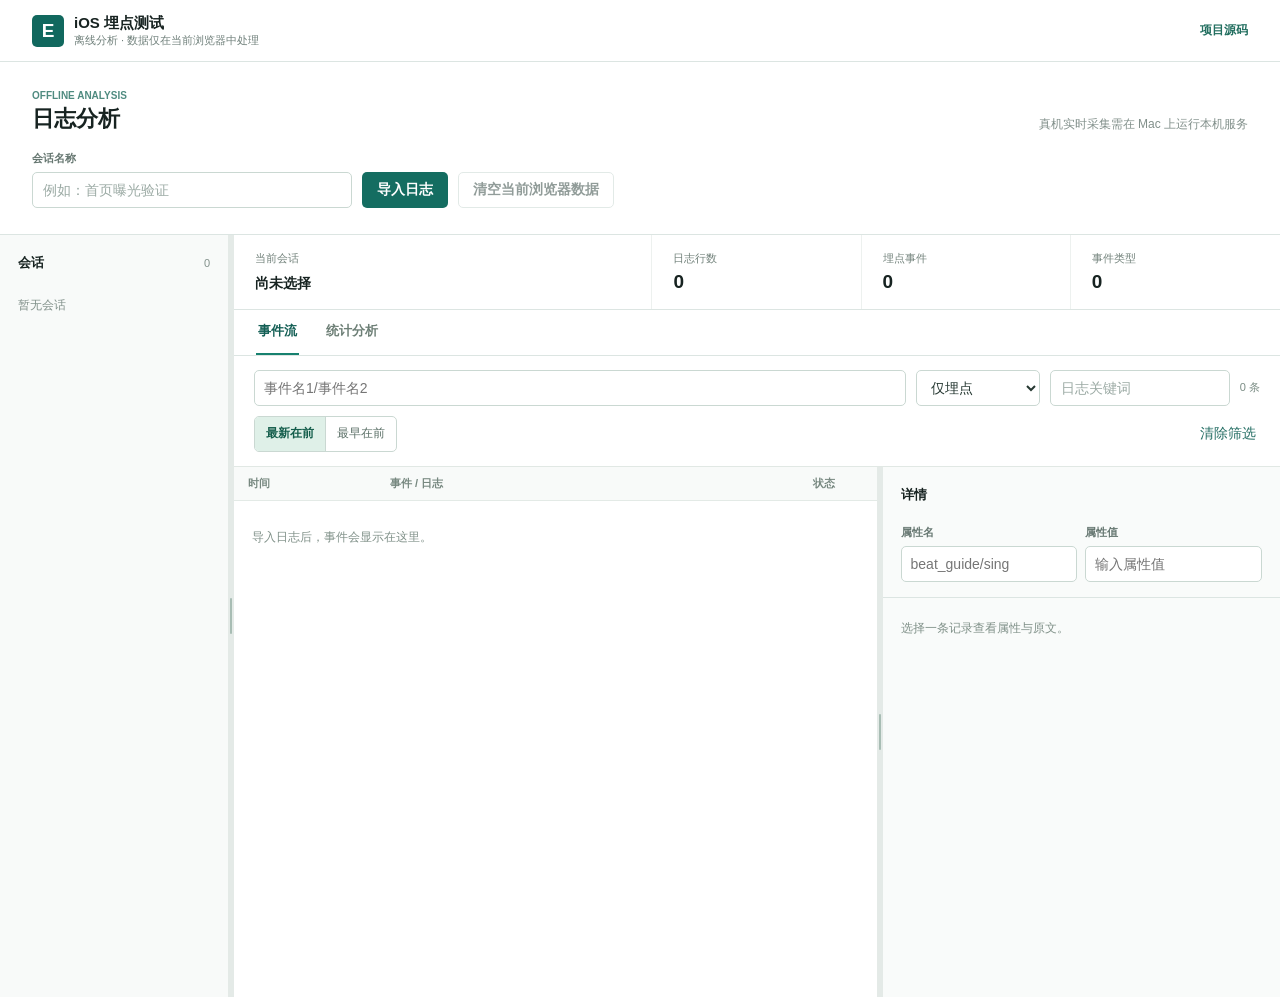
==== index.html @ 80f18e77 "Publish iOS event lab with offline analyzer and local capture" ====
<!doctype html>
<html lang="zh-CN">
<head>
  <meta charset="utf-8">
  <meta name="viewport" content="width=device-width, initial-scale=1">
  <title>iOS 埋点测试 · 离线分析</title>
  <link rel="stylesheet" href="static/style.css">
  <link rel="stylesheet" href="static/filters.css">
  <link rel="stylesheet" href="static/detail.css">
  <link rel="stylesheet" href="static/layout.css">
  <link rel="stylesheet" href="site/site.css">
</head>
<body>
  <header class="topbar"><div class="brand"><span class="brand-mark">E</span><div><strong>iOS 埋点测试</strong><small>离线分析 · 数据仅在当前浏览器中处理</small></div></div><a class="source-link" href="https://github.com/moulage/ios-event-lab">项目源码</a></header>
  <main>
    <section class="capture-band" aria-label="日志导入">
      <div class="section-title"><div><span class="eyebrow">OFFLINE ANALYSIS</span><h1>日志分析</h1></div><p>真机实时采集需在 Mac 上运行本机服务</p></div>
      <div class="capture-controls"><label class="field session-field"><span>会话名称</span><input id="sessionName" placeholder="例如：首页曝光验证" maxlength="80"></label><button id="importBtn" class="primary" type="button">导入日志</button><input id="importFile" type="file" accept=".log,.txt,.json,.jsonl,.ndjson,text/plain,application/json" multiple hidden><button id="clearLogs" class="secondary" type="button" disabled>清空当前浏览器数据</button></div>
      <div id="notice" class="notice" role="status" hidden></div>
    </section>
    <section class="workspace">
      <aside class="sessions" aria-label="导入会话"><div class="pane-heading"><h2>会话</h2><span id="sessionCount">0</span></div><div id="sessionList" class="session-list"><div class="session-empty">暂无会话</div></div></aside>
      <div id="sidebarResize" class="resize-handle" role="separator" tabindex="0" aria-label="调整会话栏宽度" aria-orientation="vertical"></div>
      <div class="content">
        <div class="overview"><div><span>当前会话</span><strong id="currentSession">尚未选择</strong></div><div><span>日志行数</span><strong id="logCount">0</strong></div><div><span>埋点事件</span><strong id="eventCount">0</strong></div><div><span>事件类型</span><strong id="typeCount">0</strong></div></div>
        <nav class="tabs" aria-label="工作台视图"><button class="tab active" data-tab="events" type="button">事件流</button><button class="tab" data-tab="analysis" type="button">统计分析</button></nav>
        <section id="eventsView" class="view">
          <div class="toolbar"><div class="primary-filters"><label class="event-wrap"><span class="sr-only">事件名</span><input id="eventInput" class="event-filter-input" list="eventOptions" placeholder="事件名1/事件名2" aria-label="事件名，多个用斜杠分隔"></label><datalist id="eventOptions"></datalist><select id="kindSelect" aria-label="日志类型"><option value="events">仅埋点</option><option value="all">全部日志</option><option value="raw">其他日志</option></select><label class="search-wrap"><span class="sr-only">日志关键词</span><input id="searchInput" type="search" placeholder="日志关键词"></label><span id="resultCount" class="count-label">0 条</span></div><div class="advanced-filters"><div class="sort-control" role="group" aria-label="时间排序"><button id="sortNewest" class="sort-option active" type="button" aria-pressed="true">最新在前</button><button id="sortOldest" class="sort-option" type="button" aria-pressed="false">最早在前</button></div><button id="resetFilters" class="subtle" type="button">清除筛选</button></div></div>
          <div class="event-layout"><div class="event-table-wrap"><table><thead><tr><th>时间</th><th>事件 / 日志</th><th>状态</th></tr></thead><tbody id="eventRows"></tbody></table><div id="eventEmpty" class="empty">导入日志后，事件会显示在这里。</div></div><div id="detailResize" class="resize-handle" role="separator" tabindex="0" aria-label="调整详情栏宽度" aria-orientation="vertical"></div><aside class="detail"><div class="pane-heading"><h2>详情</h2><span id="detailTime"></span></div><div class="detail-filters"><label><span>属性名</span><input id="fieldInput" class="filter-input" placeholder="beat_guide/sing" aria-label="属性名，支持模糊匹配，多个用斜杠分隔"></label><label><span>属性值</span><input id="valueInput" class="filter-input" placeholder="输入属性值" aria-label="属性值包含"></label></div><div id="detailBody" class="detail-body empty">选择一条记录查看属性与原文。</div></aside></div>
        </section>
        <section id="analysisView" class="view" hidden><div class="view-heading"><div><h2>事件分析</h2></div></div><div class="analysis-grid"><div class="analysis-panel"><h3>事件分布</h3><div id="distribution" class="bar-list empty">尚无埋点事件。</div></div><div class="analysis-panel"><h3>分钟趋势</h3><div id="trend" class="bar-list empty">尚无时间数据。</div></div></div></section>
      </div>
    </section>
  </main>
  <script src="site/app.js" defer></script>
</body>
</html>
---- static/style.css ----
:root{font-family:-apple-system,BlinkMacSystemFont,"Segoe UI",sans-serif;color:#172321;background:#f4f7f6;font-size:14px;letter-spacing:0}*{box-sizing:border-box}body{margin:0}button,input,select{font:inherit}button{cursor:pointer}button:disabled{cursor:not-allowed;opacity:.5}button:focus-visible,input:focus-visible,select:focus-visible{outline:2px solid #19766b;outline-offset:2px}[hidden]{display:none!important}.app-shell{min-height:100vh}.topbar{height:62px;background:#fff;border-bottom:1px solid #dce5e2;display:flex;align-items:center;justify-content:space-between;padding:0 32px}.brand{display:flex;align-items:center;gap:10px}.brand-mark{width:32px;height:32px;display:grid;place-items:center;background:#11685e;color:white;font-size:19px;font-weight:800;border-radius:5px}.brand strong{display:block;font-size:15px}.brand small{display:block;color:#70807b;font-size:11px}.top-actions,.capture-controls,.toolbar,.export-actions{display:flex;align-items:end;gap:10px}.badge{padding:6px 10px;border-radius:4px;font-size:12px;font-weight:600}.badge.neutral{background:#ecf1ef;color:#65746f}.badge.live{background:#dbf3e8;color:#18734d}.badge.error{background:#fce9e5;color:#b44836}.subtle{border:0;background:transparent;color:#226c62;padding:7px 4px}.primary,.secondary,.danger{border:1px solid transparent;border-radius:5px;min-height:36px;padding:0 14px;font-weight:600;white-space:nowrap}.primary{background:#146d61;color:white}.primary:hover{background:#0f594f}.secondary{background:#fff;border-color:#c7d6d1;color:#263c36}.secondary:hover{background:#edf4f1}.danger{background:#a83c36;color:white}.capture-band{background:#fff;border-bottom:1px solid #dce5e2;padding:24px 32px 26px}.section-title{display:flex;align-items:end;justify-content:space-between;margin-bottom:18px}.eyebrow{font-size:10px;color:#4f8b80;font-weight:700}.section-title h1{font-size:22px;margin:3px 0 0;line-height:1.25}.section-title p{margin:0;color:#82908b;font-size:12px}.field{display:flex;flex-direction:column;gap:6px;min-width:0}.field>span{font-size:11px;color:#667771;font-weight:600}.field input,.field select,.toolbar select,.search-wrap input{height:36px;border:1px solid #cad8d2;border-radius:5px;background:#fff;color:#263832;padding:0 10px;min-width:0}.field input::placeholder,.search-wrap input::placeholder{color:#9baaa4}.device-field{width:235px}.session-field{width:255px}.notice{margin-top:14px;padding:10px 12px;background:#eff7f4;border-left:3px solid #368c7e;color:#205b50;font-size:12px}.notice.error{background:#fff0ec;border-color:#c75744;color:#9e3c30}.workspace{display:grid;grid-template-columns:228px minmax(0,1fr);min-height:calc(100vh - 200px)}.sessions{border-right:1px solid #dce5e2;background:#f8faf9;padding:19px 0}.pane-heading{display:flex;align-items:center;justify-content:space-between;gap:10px;padding:0 18px}.pane-heading h2{font-size:13px;margin:0;font-weight:700}.pane-heading span{font-size:11px;color:#83918c}.session-list{margin-top:13px}.session-item{display:block;width:100%;border:0;border-left:3px solid transparent;background:transparent;text-align:left;padding:12px 15px;color:#243731}.session-item:hover{background:#eaf1ee}.session-item.active{background:#e4f1eb;border-left-color:#188472}.session-item strong{display:block;font-size:12px;overflow:hidden;text-overflow:ellipsis;white-space:nowrap}.session-item small{display:block;color:#7b8c85;font-size:11px;margin-top:5px}.session-empty{color:#82918b;padding:12px 18px;font-size:12px}.content{min-width:0}.overview{display:grid;grid-template-columns:minmax(190px,2fr) repeat(3,minmax(115px,1fr));border-bottom:1px solid #dce5e2;background:#fff}.overview>div{padding:16px 21px;border-right:1px solid #edf1ef;min-width:0}.overview>div:last-child{border-right:0}.overview span{display:block;color:#72827b;font-size:11px;margin-bottom:5px}.overview strong{display:block;font-size:19px;white-space:nowrap;overflow:hidden;text-overflow:ellipsis}.overview>div:first-child strong{font-size:14px;padding-top:4px}.tabs{display:flex;align-items:center;gap:25px;padding:0 22px;background:#fff;border-bottom:1px solid #dce5e2;height:46px}.tab{height:100%;padding:0 2px;background:none;border:0;border-bottom:2px solid transparent;color:#6d7f76;font-size:13px;font-weight:600}.tab.active{border-bottom-color:#17816f;color:#145f55}.view{min-height:480px}.toolbar{padding:14px 20px;background:#fff;border-bottom:1px solid #e1e8e4;align-items:center;flex-wrap:wrap}.search-wrap{flex:1;min-width:210px}.search-wrap input{width:100%}.toolbar select{min-width:124px}.count-label{margin-left:auto;color:#7b8d85;font-size:11px;white-space:nowrap}.event-layout{display:grid;grid-template-columns:minmax(0,1.45fr) minmax(265px,.8fr);min-height:530px}.event-table-wrap{min-width:0;max-height:calc(100vh - 320px);min-height:440px;overflow:auto;background:#fff}.event-table-wrap table{width:100%;border-collapse:collapse;table-layout:fixed}.event-table-wrap th{position:sticky;top:0;background:#f8faf9;text-align:left;font-size:11px;color:#778880;font-weight:600;height:34px;border-bottom:1px solid #e3eae6;padding:0 14px}.event-table-wrap th:first-child{width:142px}.event-table-wrap th:last-child{width:78px}.event-table-wrap td{border-bottom:1px solid #edf1ef;padding:11px 14px;font-size:12px;vertical-align:top}.event-table-wrap tr{cursor:pointer}.event-table-wrap tbody tr:hover{background:#f4faf7}.event-table-wrap tbody tr.selected{background:#e9f6ef}.event-name{display:block;font-weight:600;overflow:hidden;text-overflow:ellipsis;white-space:nowrap}.event-preview{display:block;color:#82918c;overflow:hidden;text-overflow:ellipsis;white-space:nowrap;margin-top:3px;font-size:11px}.cell-time{color:#64756e;font-variant-numeric:tabular-nums}.tag{display:inline-block;padding:3px 6px;border-radius:3px;background:#def2e9;color:#227351;font-size:10px}.tag.raw{background:#edf1ef;color:#73837c}.tag.warn{background:#fff0d9;color:#9c6b16}.detail{border-left:1px solid #dce5e2;background:#f9fbfa;min-width:0;padding:19px 0}.detail-body{padding:16px 18px;max-height:calc(100vh - 370px);overflow:auto}.detail h3{font-size:12px;margin:0 0 12px}.properties{display:grid;grid-template-columns:minmax(90px,1fr) minmax(0,1.5fr);gap:0;font-size:12px}.properties dt,.properties dd{margin:0;padding:8px 0;border-bottom:1px solid #e6ede9;overflow-wrap:anywhere}.properties dt{color:#71837a}.properties dd{color:#1c342b;font-weight:600}.raw-block{white-space:pre-wrap;overflow-wrap:anywhere;background:#edf3f0;border:1px solid #dce7e1;border-radius:4px;padding:12px;font:11px/1.6 ui-monospace,SFMono-Regular,Menlo,monospace;color:#42574d}.empty{color:#809189;font-size:12px;padding:28px 18px}.detail-body.empty{padding-top:22px}.view-heading{display:flex;align-items:center;justify-content:space-between;padding:24px 24px 18px;gap:14px}.view-heading h2{margin:0;font-size:17px}.view-heading p{color:#82908a;margin:5px 0 0;font-size:12px}.summary-pill{background:#e9f1ed;color:#4a7463;border-radius:4px;padding:6px 9px;font-size:11px}.rule-form{display:flex;align-items:end;gap:10px;flex-wrap:wrap;padding:0 24px 22px;border-bottom:1px solid #dce5e2}.rule-form>.field{min-width:180px}.rule-form>.field:nth-child(2){min-width:132px}.conditional{display:contents}.conditional[hidden]{display:none}.conditional .field{min-width:135px;max-width:190px}.rule-list{background:#fff}.rule-item{padding:15px 24px;display:grid;grid-template-columns:90px minmax(0,1fr) auto;gap:15px;border-bottom:1px solid #e9efeb;align-items:center}.rule-status{font-size:11px;font-weight:700;text-align:center;padding:6px;border-radius:3px}.rule-status.pass{background:#e0f2e7;color:#197348}.rule-status.fail{background:#fae6e3;color:#ab4336}.rule-status.pending{background:#fff1d6;color:#906824}.rule-status.unknown,.rule-status.invalid{background:#edf1ef;color:#667b70}.rule-item strong{display:block;font-size:12px}.rule-item small{display:block;margin-top:4px;color:#7a8b82}.rule-item button{border:0;background:none;color:#9b554d;font-size:12px}.analysis-grid{display:grid;grid-template-columns:1fr 1fr;gap:0;border-top:1px solid #e3eae6;background:#fff}.analysis-panel{padding:22px 24px;min-width:0;border-right:1px solid #e3eae6}.analysis-panel:last-child{border-right:0}.analysis-panel h3{font-size:13px;margin:0 0 22px}.bar-list{padding:0}.bar-row{display:grid;grid-template-columns:minmax(95px,1fr) minmax(70px,1.3fr) 35px;gap:12px;align-items:center;margin-bottom:16px;font-size:11px}.bar-row .label{overflow:hidden;text-overflow:ellipsis;white-space:nowrap}.bar-track{height:9px;background:#eaf1ed;border-radius:2px;overflow:hidden}.bar-fill{height:100%;background:#299885;border-radius:2px;min-width:2px}.bar-row b{text-align:right;font-variant-numeric:tabular-nums}.sr-only{position:absolute;width:1px;height:1px;padding:0;margin:-1px;overflow:hidden;clip:rect(0,0,0,0);white-space:nowrap;border:0}@media(max-width:900px){.workspace{grid-template-columns:170px minmax(0,1fr)}.event-layout{grid-template-columns:1fr}.detail{border-left:0;border-top:1px solid #dce5e2;min-height:200px}.event-table-wrap{max-height:420px}.analysis-grid{grid-template-columns:1fr}.analysis-panel{border-right:0;border-bottom:1px solid #e3eae6}}@media(max-width:650px){.topbar{padding:0 16px}.capture-band{padding:20px 16px}.section-title p{display:none}.capture-controls{flex-wrap:wrap;align-items:end}.device-field,.session-field{width:calc(50% - 5px)}.workspace{display:block}.sessions{border-right:0;border-bottom:1px solid #dce5e2;padding:10px 0}.session-list{display:flex;overflow-x:auto;margin-top:6px}.session-item{min-width:150px;max-width:200px;border-left:0;border-bottom:3px solid transparent;padding:9px 13px}.session-item.active{border-bottom-color:#188472}.overview{grid-template-columns:1fr 1fr}.overview>div{padding:12px 16px}.overview strong{font-size:16px}.tabs{padding:0 16px}.toolbar{padding:12px 16px}.toolbar select{flex:1}.count-label{margin-left:0}.view-heading{padding:20px 16px}.rule-form{padding:0 16px 20px}.rule-form>.field{flex:1;min-width:145px}.conditional .field{flex:1;min-width:130px}.rule-item{padding:14px 16px;grid-template-columns:70px minmax(0,1fr) auto;gap:9px}.analysis-panel{padding:20px 16px}}@media(max-width:410px){.device-field,.session-field{width:100%}.capture-controls>.primary,.capture-controls>.secondary,.capture-controls>.danger{flex:1}.top-actions{gap:5px}.top-actions .subtle{font-size:11px}.event-table-wrap th:first-child{width:90px}.event-table-wrap th:last-child{width:62px}.event-table-wrap td,.event-table-wrap th{padding-left:8px;padding-right:8px}.cell-time{font-size:10px}}
---- static/filters.css ----
.toolbar{display:block}
.primary-filters,.advanced-filters{display:flex;align-items:center;gap:10px;flex-wrap:wrap}
.advanced-filters{margin-top:10px}
.primary-filters .event-wrap{flex:1;min-width:210px}
.primary-filters .search-wrap{flex:0 1 180px;min-width:145px}
.event-filter-input,.filter-input{height:36px;border:1px solid #cad8d2;border-radius:5px;padding:0 9px;min-width:0;background:#fff;color:#263832}
.event-filter-input{width:100%}
.filter-input{width:175px}
.advanced-filters .subtle{margin-left:auto}
.selected-properties{margin:16px -18px 0;padding:16px 18px 10px;border-top:1px solid #b9ded0;border-bottom:1px solid #b9ded0;background:#eaf6f0}
.selected-properties h3{color:#176c56}
.selected-properties .properties dt,.selected-properties .properties dd{border-bottom-color:#d1e9dc}
.selected-properties .properties dd{color:#174f3d}
.selected-properties .properties dd.missing{color:#8d6c53;font-weight:500}
.remaining-title{margin-top:22px!important}
@media(max-width:650px){.primary-filters .event-wrap{flex:1 1 100%}.primary-filters .search-wrap{flex:1;min-width:145px}.filter-input{flex:1;min-width:145px}.view-heading .export-actions{flex-wrap:wrap;justify-content:flex-end}}
---- static/detail.css ----
.detail-filters{display:grid;grid-template-columns:minmax(0,1fr) minmax(0,1fr);gap:8px;padding:13px 18px 15px;margin-top:8px;border-bottom:1px solid #dce5e2}.detail-filters label{display:flex;flex-direction:column;gap:6px;min-width:0}.detail-filters label span{color:#667771;font-size:11px;font-weight:600}.detail-filters .filter-input{width:100%;min-width:0}.detail-body{max-height:max(240px,calc(100vh - 450px))}.selected-properties{margin-top:6px}.selected-properties h3{margin-bottom:10px}.no-property-match{margin:0 0 8px;color:#667b70;font-size:12px}.other-properties{margin-top:20px}.other-properties summary{cursor:pointer;color:#597369;font-size:12px;font-weight:600;padding:6px 0}.other-properties .properties{margin-top:8px}@media(max-width:420px){.detail-filters{grid-template-columns:1fr}.detail-body{max-height:none}}
---- static/layout.css ----
.workspace{grid-template-columns:var(--sidebar-width,228px) 6px minmax(0,1fr)}
.sessions{border-right:0}
.event-layout{grid-template-columns:minmax(0,1fr) 6px var(--detail-width,minmax(265px,38%))}
.detail{border-left:0}
.resize-handle{position:relative;background:#e4eae7;cursor:col-resize;touch-action:none;user-select:none}
.resize-handle::after{content:"";position:absolute;left:2px;top:calc(50% - 18px);width:2px;height:36px;border-radius:2px;background:#a8bdb4}
.resize-handle:hover,.resize-handle.dragging,.resize-handle:focus-visible{background:#c6dfd3}
.resize-handle:hover::after,.resize-handle.dragging::after{background:#187c65}
body.resizing{cursor:col-resize;user-select:none}
.advanced-filters{align-items:center}
.sort-control{display:inline-flex;border:1px solid #cad8d2;border-radius:5px;overflow:hidden;background:#fff}
.sort-option{height:34px;padding:0 11px;border:0;background:transparent;color:#5b7067;font-size:12px;white-space:nowrap}
.sort-option+.sort-option{border-left:1px solid #cad8d2}
.sort-option.active{background:#dff0e8;color:#155e4c;font-weight:700}
.advanced-filters .clear-logs{margin-left:0;color:#a83c36}
.clear-logs:disabled{opacity:.45}
@media(max-width:900px){.workspace{grid-template-columns:var(--sidebar-width,170px) 6px minmax(0,1fr)}.event-layout{grid-template-columns:minmax(0,1fr)}#detailResize{display:none}}
@media(max-width:650px){.workspace{display:block}#sidebarResize{display:none}.advanced-filters{gap:8px}.advanced-filters .subtle{margin-left:0}.advanced-filters .clear-logs{margin-left:auto}}
---- site/site.css ----
.topbar .source-link{color:#236f60;font-size:12px;text-decoration:none;font-weight:600}
.topbar .source-link:hover{text-decoration:underline}
.capture-controls{align-items:end}
.capture-controls .session-field{width:min(320px,100%)}
.event-table-wrap tbody tr:focus-visible{outline:2px solid #187c65;outline-offset:-2px}
.event-table-wrap tbody tr{cursor:pointer}
@media(max-width:650px){.topbar .source-link{font-size:11px}.capture-controls .session-field{width:100%}}
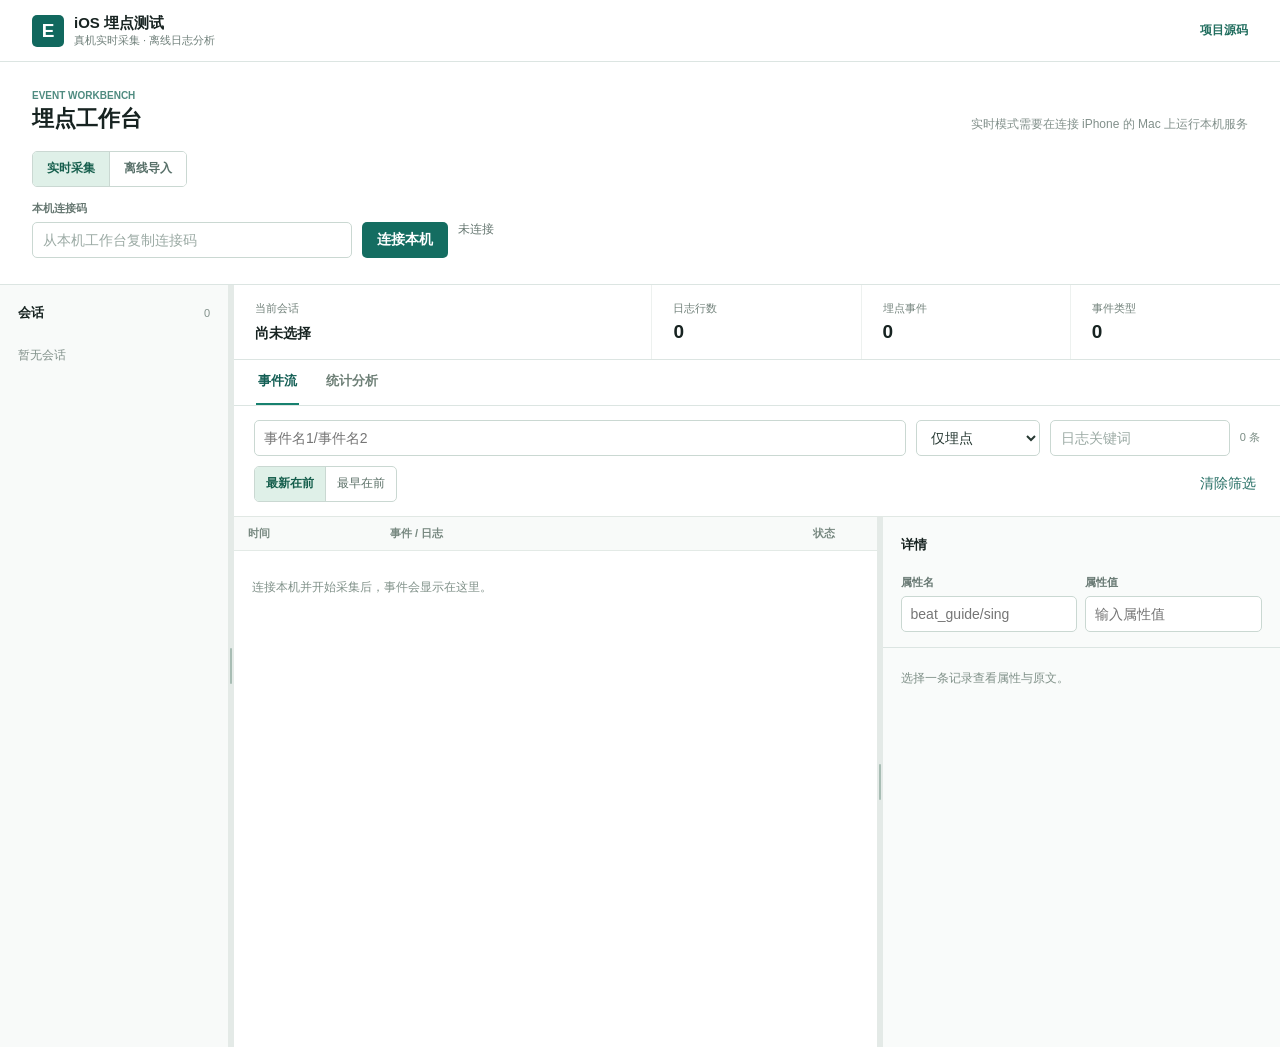
==== commit b802aef5: "Connect hosted analyzer to authenticated local USB bridge" ====
--- a/index.html
+++ b/index.html
@@ -3,7 +3,7 @@
 <head>
   <meta charset="utf-8">
   <meta name="viewport" content="width=device-width, initial-scale=1">
-  <title>iOS 埋点测试 · 离线分析</title>
+  <title>iOS 埋点测试工作台</title>
   <link rel="stylesheet" href="static/style.css">
   <link rel="stylesheet" href="static/filters.css">
   <link rel="stylesheet" href="static/detail.css">
@@ -11,11 +11,16 @@
   <link rel="stylesheet" href="site/site.css">
 </head>
 <body>
-  <header class="topbar"><div class="brand"><span class="brand-mark">E</span><div><strong>iOS 埋点测试</strong><small>离线分析 · 数据仅在当前浏览器中处理</small></div></div><a class="source-link" href="https://github.com/moulage/ios-event-lab">项目源码</a></header>
+  <header class="topbar"><div class="brand"><span class="brand-mark">E</span><div><strong>iOS 埋点测试</strong><small>真机实时采集 · 离线日志分析</small></div></div><a class="source-link" href="https://github.com/moulage/ios-event-lab">项目源码</a></header>
   <main>
-    <section class="capture-band" aria-label="日志导入">
-      <div class="section-title"><div><span class="eyebrow">OFFLINE ANALYSIS</span><h1>日志分析</h1></div><p>真机实时采集需在 Mac 上运行本机服务</p></div>
-      <div class="capture-controls"><label class="field session-field"><span>会话名称</span><input id="sessionName" placeholder="例如：首页曝光验证" maxlength="80"></label><button id="importBtn" class="primary" type="button">导入日志</button><input id="importFile" type="file" accept=".log,.txt,.json,.jsonl,.ndjson,text/plain,application/json" multiple hidden><button id="clearLogs" class="secondary" type="button" disabled>清空当前浏览器数据</button></div>
+    <section class="capture-band" aria-label="采集与导入">
+      <div class="section-title"><div><span class="eyebrow">EVENT WORKBENCH</span><h1>埋点工作台</h1></div><p>实时模式需要在连接 iPhone 的 Mac 上运行本机服务</p></div>
+      <div class="mode-control" role="group" aria-label="工作模式"><button id="modeLive" class="mode-option active" type="button" aria-pressed="true">实时采集</button><button id="modeOffline" class="mode-option" type="button" aria-pressed="false">离线导入</button></div>
+      <div id="liveControls" class="live-controls">
+        <div class="capture-controls"><label class="field bridge-field"><span>本机连接码</span><input id="bridgeCode" type="password" autocomplete="off" placeholder="从本机工作台复制连接码" aria-label="本机连接码"></label><button id="connectBridge" class="primary" type="button">连接本机</button><button id="disconnectBridge" class="secondary" type="button" hidden>断开网页</button><span id="bridgeStatus" class="bridge-status">未连接</span></div>
+        <div id="deviceControls" class="capture-controls" hidden><label class="field device-field"><span>测试设备</span><select id="deviceSelect"><option value="">正在查找设备…</option></select></label><label class="field session-field"><span>会话名称</span><input id="liveSessionName" placeholder="例如：首页曝光验证" maxlength="80"></label><button id="startCapture" class="primary" type="button">开始采集</button><button id="stopCapture" class="danger" type="button" hidden>停止采集</button><button id="refreshBridgeDevices" class="secondary" type="button">刷新设备</button></div>
+      </div>
+      <div id="offlineControls" class="capture-controls" hidden><label class="field session-field"><span>会话名称</span><input id="sessionName" placeholder="例如：首页曝光验证" maxlength="80"></label><button id="importBtn" class="primary" type="button">导入日志</button><input id="importFile" type="file" accept=".log,.txt,.json,.jsonl,.ndjson,text/plain,application/json" multiple hidden><button id="clearLogs" class="secondary" type="button" disabled>清空当前浏览器数据</button></div>
       <div id="notice" class="notice" role="status" hidden></div>
     </section>
     <section class="workspace">
--- a/static/layout.css
+++ b/static/layout.css
@@ -14,5 +14,10 @@
 .sort-option.active{background:#dff0e8;color:#155e4c;font-weight:700}
 .advanced-filters .clear-logs{margin-left:0;color:#a83c36}
 .clear-logs:disabled{opacity:.45}
+.bridge-panel{display:flex;align-items:center;gap:10px;flex-wrap:wrap;margin-top:14px;color:#65756e;font-size:11px}
+.bridge-panel input{width:240px;max-width:100%;height:32px;border:1px solid #cad8d2;border-radius:5px;padding:0 8px;background:#f7faf8;color:#31574a;font:11px ui-monospace,SFMono-Regular,Menlo,monospace}
+.bridge-panel .secondary{min-height:32px;font-size:11px;padding:0 10px}
+.bridge-panel a{color:#176b57;text-decoration:none;font-weight:600}
+.bridge-panel a:hover{text-decoration:underline}
 @media(max-width:900px){.workspace{grid-template-columns:var(--sidebar-width,170px) 6px minmax(0,1fr)}.event-layout{grid-template-columns:minmax(0,1fr)}#detailResize{display:none}}
 @media(max-width:650px){.workspace{display:block}#sidebarResize{display:none}.advanced-filters{gap:8px}.advanced-filters .subtle{margin-left:0}.advanced-filters .clear-logs{margin-left:auto}}
--- a/site/site.css
+++ b/site/site.css
@@ -2,6 +2,14 @@
 .topbar .source-link:hover{text-decoration:underline}
 .capture-controls{align-items:end}
 .capture-controls .session-field{width:min(320px,100%)}
+.mode-control{display:inline-flex;margin-bottom:14px;border:1px solid #cad8d2;border-radius:5px;overflow:hidden;background:#fff}
+.mode-option{height:34px;border:0;background:#fff;padding:0 14px;color:#587069;font-size:12px;font-weight:600}
+.mode-option+.mode-option{border-left:1px solid #cad8d2}
+.mode-option.active{background:#dff0e8;color:#155e4c}
+.live-controls .capture-controls+.capture-controls{margin-top:12px}
+.bridge-field{width:min(320px,100%)}
+.bridge-field input{height:36px;border:1px solid #cad8d2;border-radius:5px;padding:0 10px;color:#263832;background:#fff}
+.bridge-status{align-self:center;color:#667771;font-size:12px}
 .event-table-wrap tbody tr:focus-visible{outline:2px solid #187c65;outline-offset:-2px}
 .event-table-wrap tbody tr{cursor:pointer}
-@media(max-width:650px){.topbar .source-link{font-size:11px}.capture-controls .session-field{width:100%}}
+@media(max-width:650px){.topbar .source-link{font-size:11px}.capture-controls .session-field,.bridge-field{width:100%}.bridge-status{width:100%}}
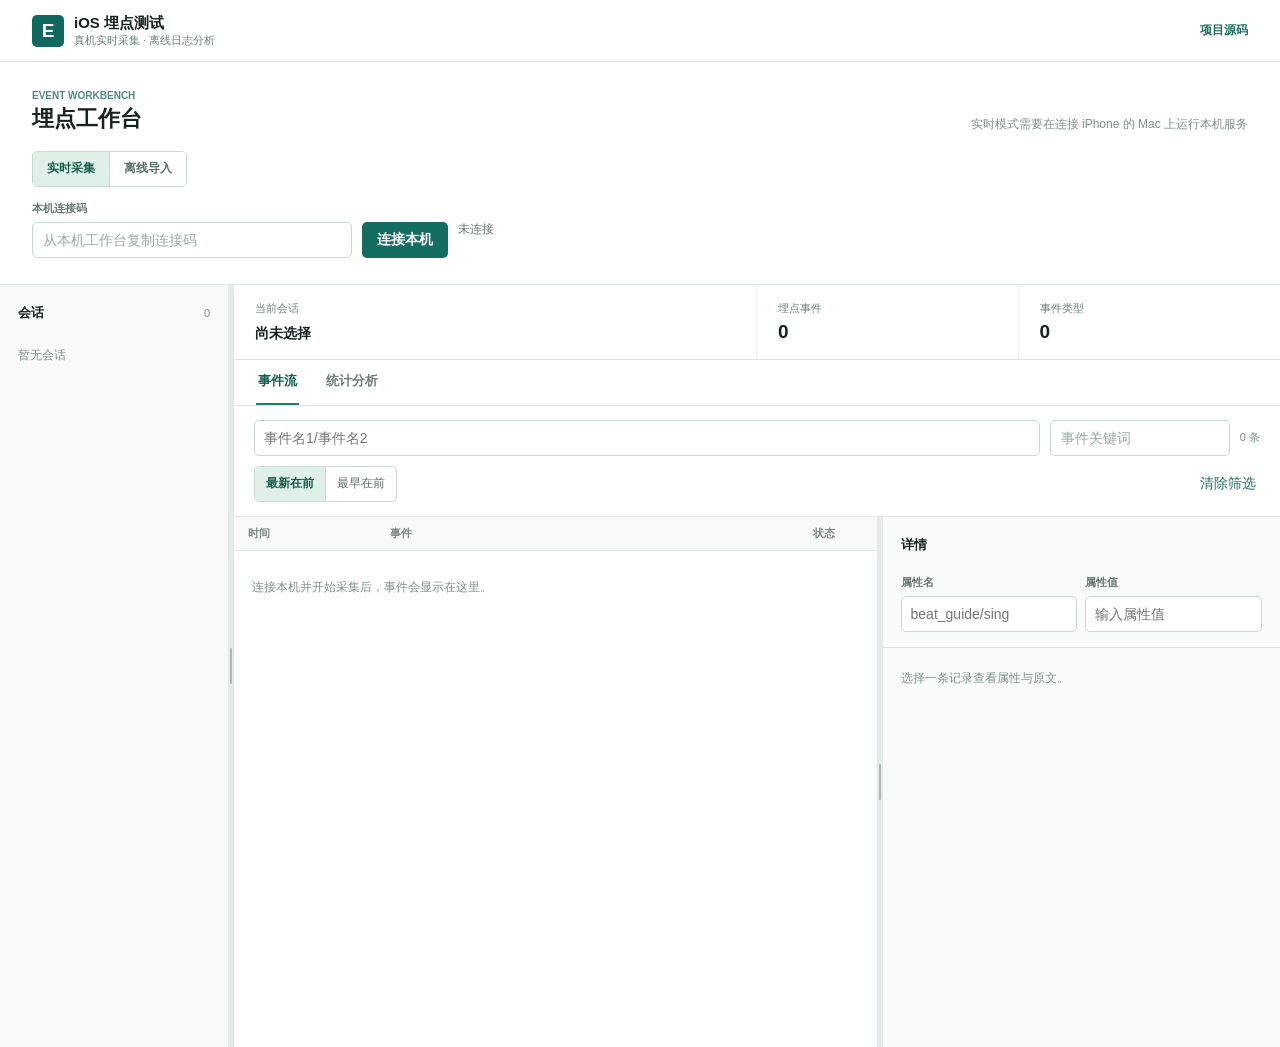
==== commit 848f0e2d: "Capture iOS tracking events only" ====
--- a/index.html
+++ b/index.html
@@ -20,18 +20,18 @@
         <div class="capture-controls"><label class="field bridge-field"><span>本机连接码</span><input id="bridgeCode" type="password" autocomplete="off" placeholder="从本机工作台复制连接码" aria-label="本机连接码"></label><button id="connectBridge" class="primary" type="button">连接本机</button><button id="disconnectBridge" class="secondary" type="button" hidden>断开网页</button><span id="bridgeStatus" class="bridge-status">未连接</span></div>
         <div id="deviceControls" class="capture-controls" hidden><label class="field device-field"><span>测试设备</span><select id="deviceSelect"><option value="">正在查找设备…</option></select></label><label class="field session-field"><span>会话名称</span><input id="liveSessionName" placeholder="例如：首页曝光验证" maxlength="80"></label><button id="startCapture" class="primary" type="button">开始采集</button><button id="stopCapture" class="danger" type="button" hidden>停止采集</button><button id="refreshBridgeDevices" class="secondary" type="button">刷新设备</button></div>
       </div>
-      <div id="offlineControls" class="capture-controls" hidden><label class="field session-field"><span>会话名称</span><input id="sessionName" placeholder="例如：首页曝光验证" maxlength="80"></label><button id="importBtn" class="primary" type="button">导入日志</button><input id="importFile" type="file" accept=".log,.txt,.json,.jsonl,.ndjson,text/plain,application/json" multiple hidden><button id="clearLogs" class="secondary" type="button" disabled>清空当前浏览器数据</button></div>
+      <div id="offlineControls" class="capture-controls" hidden><label class="field session-field"><span>会话名称</span><input id="sessionName" placeholder="例如：首页曝光验证" maxlength="80"></label><button id="importBtn" class="primary" type="button">导入埋点日志</button><input id="importFile" type="file" accept=".log,.txt,.json,.jsonl,.ndjson,text/plain,application/json" multiple hidden><button id="clearLogs" class="secondary" type="button" disabled>清空当前浏览器数据</button></div>
       <div id="notice" class="notice" role="status" hidden></div>
     </section>
     <section class="workspace">
       <aside class="sessions" aria-label="导入会话"><div class="pane-heading"><h2>会话</h2><span id="sessionCount">0</span></div><div id="sessionList" class="session-list"><div class="session-empty">暂无会话</div></div></aside>
       <div id="sidebarResize" class="resize-handle" role="separator" tabindex="0" aria-label="调整会话栏宽度" aria-orientation="vertical"></div>
       <div class="content">
-        <div class="overview"><div><span>当前会话</span><strong id="currentSession">尚未选择</strong></div><div><span>日志行数</span><strong id="logCount">0</strong></div><div><span>埋点事件</span><strong id="eventCount">0</strong></div><div><span>事件类型</span><strong id="typeCount">0</strong></div></div>
+        <div class="overview"><div><span>当前会话</span><strong id="currentSession">尚未选择</strong></div><div><span>埋点事件</span><strong id="eventCount">0</strong></div><div><span>事件类型</span><strong id="typeCount">0</strong></div></div>
         <nav class="tabs" aria-label="工作台视图"><button class="tab active" data-tab="events" type="button">事件流</button><button class="tab" data-tab="analysis" type="button">统计分析</button></nav>
         <section id="eventsView" class="view">
-          <div class="toolbar"><div class="primary-filters"><label class="event-wrap"><span class="sr-only">事件名</span><input id="eventInput" class="event-filter-input" list="eventOptions" placeholder="事件名1/事件名2" aria-label="事件名，多个用斜杠分隔"></label><datalist id="eventOptions"></datalist><select id="kindSelect" aria-label="日志类型"><option value="events">仅埋点</option><option value="all">全部日志</option><option value="raw">其他日志</option></select><label class="search-wrap"><span class="sr-only">日志关键词</span><input id="searchInput" type="search" placeholder="日志关键词"></label><span id="resultCount" class="count-label">0 条</span></div><div class="advanced-filters"><div class="sort-control" role="group" aria-label="时间排序"><button id="sortNewest" class="sort-option active" type="button" aria-pressed="true">最新在前</button><button id="sortOldest" class="sort-option" type="button" aria-pressed="false">最早在前</button></div><button id="resetFilters" class="subtle" type="button">清除筛选</button></div></div>
-          <div class="event-layout"><div class="event-table-wrap"><table><thead><tr><th>时间</th><th>事件 / 日志</th><th>状态</th></tr></thead><tbody id="eventRows"></tbody></table><div id="eventEmpty" class="empty">导入日志后，事件会显示在这里。</div></div><div id="detailResize" class="resize-handle" role="separator" tabindex="0" aria-label="调整详情栏宽度" aria-orientation="vertical"></div><aside class="detail"><div class="pane-heading"><h2>详情</h2><span id="detailTime"></span></div><div class="detail-filters"><label><span>属性名</span><input id="fieldInput" class="filter-input" placeholder="beat_guide/sing" aria-label="属性名，支持模糊匹配，多个用斜杠分隔"></label><label><span>属性值</span><input id="valueInput" class="filter-input" placeholder="输入属性值" aria-label="属性值包含"></label></div><div id="detailBody" class="detail-body empty">选择一条记录查看属性与原文。</div></aside></div>
+          <div class="toolbar"><div class="primary-filters"><label class="event-wrap"><span class="sr-only">事件名</span><input id="eventInput" class="event-filter-input" list="eventOptions" placeholder="事件名1/事件名2" aria-label="事件名，多个用斜杠分隔"></label><datalist id="eventOptions"></datalist><label class="search-wrap"><span class="sr-only">事件关键词</span><input id="searchInput" type="search" placeholder="事件关键词"></label><span id="resultCount" class="count-label">0 条</span></div><div class="advanced-filters"><div class="sort-control" role="group" aria-label="时间排序"><button id="sortNewest" class="sort-option active" type="button" aria-pressed="true">最新在前</button><button id="sortOldest" class="sort-option" type="button" aria-pressed="false">最早在前</button></div><button id="resetFilters" class="subtle" type="button">清除筛选</button></div></div>
+          <div class="event-layout"><div class="event-table-wrap"><table><thead><tr><th>时间</th><th>事件</th><th>状态</th></tr></thead><tbody id="eventRows"></tbody></table><div id="eventEmpty" class="empty">导入埋点日志后，事件会显示在这里。</div></div><div id="detailResize" class="resize-handle" role="separator" tabindex="0" aria-label="调整详情栏宽度" aria-orientation="vertical"></div><aside class="detail"><div class="pane-heading"><h2>详情</h2><span id="detailTime"></span></div><div class="detail-filters"><label><span>属性名</span><input id="fieldInput" class="filter-input" placeholder="beat_guide/sing" aria-label="属性名，支持模糊匹配，多个用斜杠分隔"></label><label><span>属性值</span><input id="valueInput" class="filter-input" placeholder="输入属性值" aria-label="属性值包含"></label></div><div id="detailBody" class="detail-body empty">选择一条记录查看属性与原文。</div></aside></div>
         </section>
         <section id="analysisView" class="view" hidden><div class="view-heading"><div><h2>事件分析</h2></div></div><div class="analysis-grid"><div class="analysis-panel"><h3>事件分布</h3><div id="distribution" class="bar-list empty">尚无埋点事件。</div></div><div class="analysis-panel"><h3>分钟趋势</h3><div id="trend" class="bar-list empty">尚无时间数据。</div></div></div></section>
       </div>
--- a/static/filters.css
+++ b/static/filters.css
@@ -12,5 +12,6 @@
 .selected-properties .properties dt,.selected-properties .properties dd{border-bottom-color:#d1e9dc}
 .selected-properties .properties dd{color:#174f3d}
 .selected-properties .properties dd.missing{color:#8d6c53;font-weight:500}
+.missing-property-fields{margin:10px 0 2px;color:#915b37;font-size:12px;line-height:1.5;overflow-wrap:anywhere}
 .remaining-title{margin-top:22px!important}
 @media(max-width:650px){.primary-filters .event-wrap{flex:1 1 100%}.primary-filters .search-wrap{flex:1;min-width:145px}.filter-input{flex:1;min-width:145px}.view-heading .export-actions{flex-wrap:wrap;justify-content:flex-end}}
--- a/site/site.css
+++ b/site/site.css
@@ -13,3 +13,6 @@
 .event-table-wrap tbody tr:focus-visible{outline:2px solid #187c65;outline-offset:-2px}
 .event-table-wrap tbody tr{cursor:pointer}
 @media(max-width:650px){.topbar .source-link{font-size:11px}.capture-controls .session-field,.bridge-field{width:100%}.bridge-status{width:100%}}
+.missing-property-fields{margin:10px 0 2px;color:#915b37;font-size:12px;line-height:1.5;overflow-wrap:anywhere}
+.overview{grid-template-columns:minmax(0,2fr) repeat(2,minmax(0,1fr))}
+@media(max-width:650px){.overview{grid-template-columns:1fr 1fr}}
